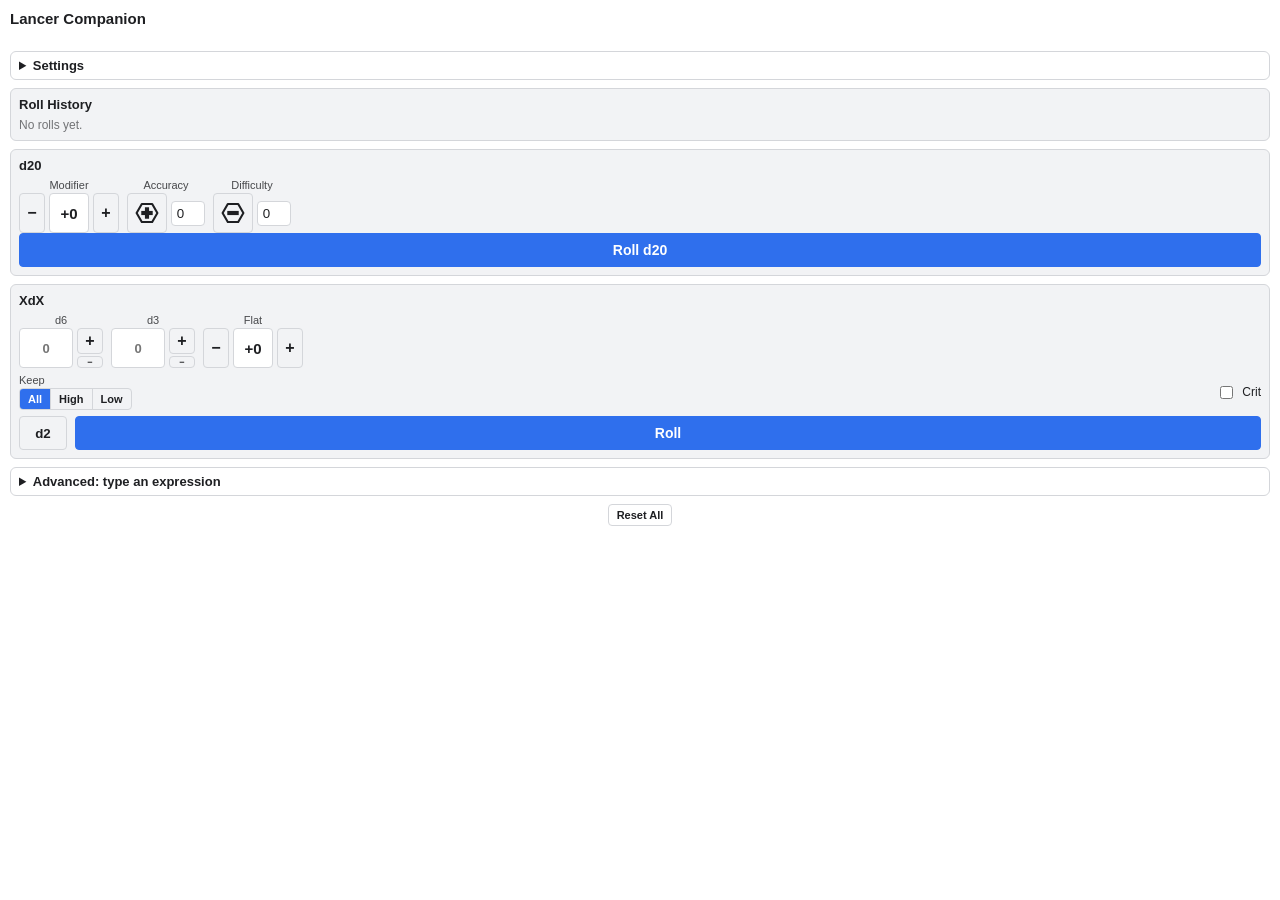
==== docs/index.html @ 79f4ca69 "reset on bottom" ====
<!doctype html>
<html lang="en">
<head>
  <meta charset="UTF-8" />
  <title>Lancer Companion</title>
  <link rel="stylesheet" href="style.css" />
</head>
<body>
  <header>
    <h1>Lancer Companion</h1>
    <p id="global-status" class="status"></p>
  </header>

  <details id="settings-details">
    <summary>Settings</summary>
    <div class="field">
      <label for="pairing-code">Pairing code</label>
      <input id="pairing-code" type="text" placeholder="from l!link in Discord" />
    </div>
    <button id="save-settings">Save</button>
    <p id="settings-status" class="status"></p>
  </details>

  <section class="card">
    <h2>Roll History</h2>
    <ul id="roll-history" class="roll-history"></ul>
  </section>

  <section class="card">
    <h2>d20</h2>
    <div class="row d20-controls-row">
      <div class="stat-group">
        <label for="check-modifier">Modifier</label>
        <div class="modifier-control">
          <button id="check-modifier-minus" class="step-btn" type="button" aria-label="Decrease Modifier">&minus;</button>
          <input id="check-modifier" type="text" inputmode="numeric" value="+0" class="modifier-input" />
          <button id="check-modifier-plus" class="step-btn" type="button" aria-label="Increase Modifier">+</button>
        </div>
      </div>
      <div class="stat-group">
        <label for="check-accuracy">Accuracy</label>
        <div class="tally-control">
          <button id="check-accuracy-add" class="tally-btn" type="button" aria-label="Add Accuracy">
            <svg viewBox="0 0 100 100" class="tally-icon" aria-hidden="true">
              <polygon points="90,50 70,84.64 30,84.64 10,50 30,15.36 70,15.36" fill="none" stroke="currentColor" stroke-width="8" stroke-linejoin="round"/>
              <rect x="42" y="28" width="16" height="44" fill="currentColor"/>
              <rect x="28" y="42" width="44" height="16" fill="currentColor"/>
            </svg>
          </button>
          <input id="check-accuracy" type="number" value="0" min="0" step="1" class="tally-input" />
        </div>
      </div>
      <div class="stat-group">
        <label for="check-difficulty">Difficulty</label>
        <div class="tally-control">
          <button id="check-difficulty-add" class="tally-btn" type="button" aria-label="Add Difficulty">
            <svg viewBox="0 0 100 100" class="tally-icon" aria-hidden="true">
              <polygon points="90,50 70,84.64 30,84.64 10,50 30,15.36 70,15.36" fill="none" stroke="currentColor" stroke-width="8" stroke-linejoin="round"/>
              <rect x="28" y="42" width="44" height="16" fill="currentColor"/>
            </svg>
          </button>
          <input id="check-difficulty" type="number" value="0" min="0" step="1" class="tally-input" />
        </div>
      </div>
    </div>
    <button id="check-roll-btn" class="btn-primary">Roll d20</button>
  </section>

  <section class="card">
    <h2>XdX</h2>
    <div class="row xdx-controls-row">
      <div class="stat-group">
        <label for="damage-d6">d6</label>
        <div class="dice-stepper">
          <input id="damage-d6" type="text" inputmode="numeric" value="" placeholder="0" class="modifier-input dice-input" />
          <div class="stepper-stack">
            <button id="damage-d6-add" class="stack-btn stack-btn-plus" type="button" aria-label="Increase d6">+</button>
            <button id="damage-d6-minus" class="stack-btn stack-btn-minus" type="button" aria-label="Decrease d6">&minus;</button>
          </div>
        </div>
      </div>
      <div class="stat-group">
        <label for="damage-d3">d3</label>
        <div class="dice-stepper">
          <input id="damage-d3" type="text" inputmode="numeric" value="" placeholder="0" class="modifier-input dice-input" />
          <div class="stepper-stack">
            <button id="damage-d3-add" class="stack-btn stack-btn-plus" type="button" aria-label="Increase d3">+</button>
            <button id="damage-d3-minus" class="stack-btn stack-btn-minus" type="button" aria-label="Decrease d3">&minus;</button>
          </div>
        </div>
      </div>
      <div class="stat-group">
        <label for="damage-flat">Flat</label>
        <div class="modifier-control">
          <button id="damage-flat-minus" class="step-btn" type="button" aria-label="Decrease Flat">&minus;</button>
          <input id="damage-flat" type="text" inputmode="numeric" value="+0" class="modifier-input" />
          <button id="damage-flat-plus" class="step-btn" type="button" aria-label="Increase Flat">+</button>
        </div>
      </div>
    </div>
    <div class="row keep-crit-row">
      <div class="keep-field">
        <label>Keep</label>
        <div class="keep-toggle" role="group" aria-label="Keep">
          <button id="damage-keep-all" class="keep-btn active" type="button" data-keep="">All</button>
          <button id="damage-keep-high" class="keep-btn" type="button" data-keep="h">High</button>
          <button id="damage-keep-low" class="keep-btn" type="button" data-keep="l">Low</button>
        </div>
      </div>
      <label class="checkbox-field">
        <input id="damage-crit" type="checkbox" />
        Crit
      </label>
    </div>
    <div class="row d2-row">
      <button id="damage-d2-btn" class="quick-die-btn" type="button">d2</button>
      <button id="damage-roll-btn" class="btn-primary">Roll</button>
    </div>
  </section>

  <details id="advanced-details">
    <summary>Advanced: type an expression</summary>
    <div class="field">
      <label for="roll-expression">Expression</label>
      <input id="roll-expression" type="text" placeholder="d20 + 3 a2   or   2d6 + 3 crit" />
    </div>
    <button id="roll-btn">Roll</button>
  </details>

  <div class="reset-row">
    <button id="reset-all-btn" class="reset-btn" type="button">Reset All</button>
  </div>

  <script type="module" src="app.js"></script>
</body>
</html>
---- docs/style.css ----
:root {
  color-scheme: light dark;
  --bg: #ffffff;
  --fg: #1e1f22;
  --card-bg: #f2f3f5;
  --border: #d4d6da;
  --accent: #2f6fed;
  --accent-text: #ffffff;
  --error: #d83c3e;
}

@media (prefers-color-scheme: dark) {
  :root {
    --bg: #313338;
    --fg: #f2f3f5;
    --card-bg: #2b2d31;
    --border: #1e1f22;
  }
}

* {
  box-sizing: border-box;
}

body {
  margin: 0;
  padding: 10px;
  font-family: -apple-system, "Segoe UI", Roboto, sans-serif;
  font-size: 13px;
  background: var(--bg);
  color: var(--fg);
  display: flex;
  flex-direction: column;
  gap: 8px;
}

h1 {
  font-size: 15px;
  margin: 0;
}

.reset-row {
  display: flex;
  justify-content: center;
}

.reset-btn {
  font-size: 11px;
  padding: 4px 8px;
}

h2 {
  font-size: 13px;
  margin: 0 0 6px 0;
}

.status {
  margin: 2px 0 0 0;
  min-height: 14px;
  font-size: 12px;
  color: var(--fg);
  opacity: 0.75;
}

.status.error {
  color: var(--error);
  opacity: 1;
}

details {
  border: 1px solid var(--border);
  border-radius: 6px;
  padding: 6px 8px;
}

summary {
  cursor: pointer;
  font-weight: 600;
}

.card {
  border: 1px solid var(--border);
  border-radius: 6px;
  padding: 8px;
  background: var(--card-bg);
}

.field {
  display: flex;
  flex-direction: column;
  gap: 2px;
  margin: 6px 0;
}

.field label {
  font-size: 11px;
  opacity: 0.8;
}

input,
select {
  border: 1px solid var(--border);
  border-radius: 4px;
  padding: 4px 6px;
  background: var(--bg);
  color: var(--fg);
  width: 100%;
}

.row {
  display: flex;
  gap: 8px;
}

.row .field {
  flex: 1;
  min-width: 0;
}

.checkbox-field {
  display: flex;
  align-items: center;
  gap: 6px;
  font-size: 12px;
  margin: 6px 0;
  cursor: pointer;
}

.checkbox-field input {
  width: auto;
}

.d20-controls-row {
  align-items: flex-end;
  flex-wrap: wrap;
}

.stat-group {
  display: flex;
  flex-direction: column;
  align-items: center;
  gap: 2px;
}

.stat-group label {
  font-size: 11px;
  opacity: 0.8;
}

.modifier-control,
.tally-control {
  display: flex;
  align-items: center;
  gap: 4px;
}

.step-btn {
  width: 26px;
  height: 40px;
  padding: 0;
  font-size: 16px;
  line-height: 1;
  display: flex;
  align-items: center;
  justify-content: center;
}

.dice-stepper {
  display: flex;
  align-items: center;
  gap: 4px;
}

.stepper-stack {
  display: flex;
  flex-direction: column;
  gap: 2px;
}

.stack-btn {
  width: 26px;
  padding: 0;
  line-height: 1;
  display: flex;
  align-items: center;
  justify-content: center;
}

.stack-btn-plus {
  height: 26px;
  font-size: 16px;
}

.stack-btn-minus {
  height: 12px;
  font-size: 9px;
}

.modifier-input {
  width: 40px;
  height: 40px;
  padding: 0;
  text-align: center;
  font-size: 15px;
  font-weight: 600;
}

.dice-input {
  width: 54px;
  font-size: 13px;
}

.tally-input {
  width: 34px;
  padding: 4px 2px;
  text-align: center;
}

.tally-btn {
  width: 40px;
  height: 40px;
  padding: 0;
  font-size: 20px;
  line-height: 1;
  display: flex;
  align-items: center;
  justify-content: center;
}

.tally-icon {
  width: 26px;
  height: 26px;
  color: var(--fg);
}

.tally-btn:hover .tally-icon {
  color: var(--accent);
}

.xdx-controls-row {
  align-items: flex-end;
  flex-wrap: wrap;
}

.keep-crit-row {
  align-items: center;
  justify-content: space-between;
  margin: 6px 0;
}

.keep-field {
  display: flex;
  flex-direction: column;
  gap: 2px;
}

.keep-field label {
  font-size: 11px;
  opacity: 0.8;
}

.keep-toggle {
  display: inline-flex;
  border: 1px solid var(--border);
  border-radius: 4px;
  overflow: hidden;
}

.keep-btn {
  border: none;
  border-radius: 0;
  padding: 4px 8px;
  font-size: 11px;
  background: transparent;
}

.keep-btn:not(:last-child) {
  border-right: 1px solid var(--border);
}

.keep-btn.active {
  background: var(--accent);
  color: var(--accent-text);
}

.d2-row {
  align-items: stretch;
}

.quick-die-btn {
  flex: 0 0 auto;
  width: 48px;
}

.d2-row .btn-primary {
  flex: 1;
  width: auto;
}

button {
  border: 1px solid var(--border);
  border-radius: 4px;
  padding: 5px 9px;
  background: transparent;
  color: var(--fg);
  cursor: pointer;
  font-weight: 600;
}

button:hover {
  border-color: var(--accent);
}

.btn-primary {
  border-color: var(--accent);
  background: var(--accent);
  color: var(--accent-text);
  padding: 8px 14px;
  font-size: 14px;
  width: 100%;
}

.btn-primary:hover {
  filter: brightness(1.1);
}

button:disabled {
  opacity: 0.5;
  cursor: default;
}

.roll-history {
  list-style: none;
  margin: 0;
  padding: 0;
  max-height: 240px;
  overflow-y: auto;
  display: flex;
  flex-direction: column;
  gap: 6px;
}

.roll-history:empty::before {
  content: "No rolls yet.";
  opacity: 0.6;
  font-size: 12px;
}

.roll-history li {
  font-size: 12px;
  border-bottom: 1px solid var(--border);
  padding-bottom: 6px;
}

.roll-history li:last-child {
  border-bottom: none;
  padding-bottom: 0;
}

.roll-time {
  opacity: 0.6;
  font-size: 11px;
  font-weight: 400;
}

.roll-text {
  white-space: pre-wrap;
  margin-top: 2px;
}
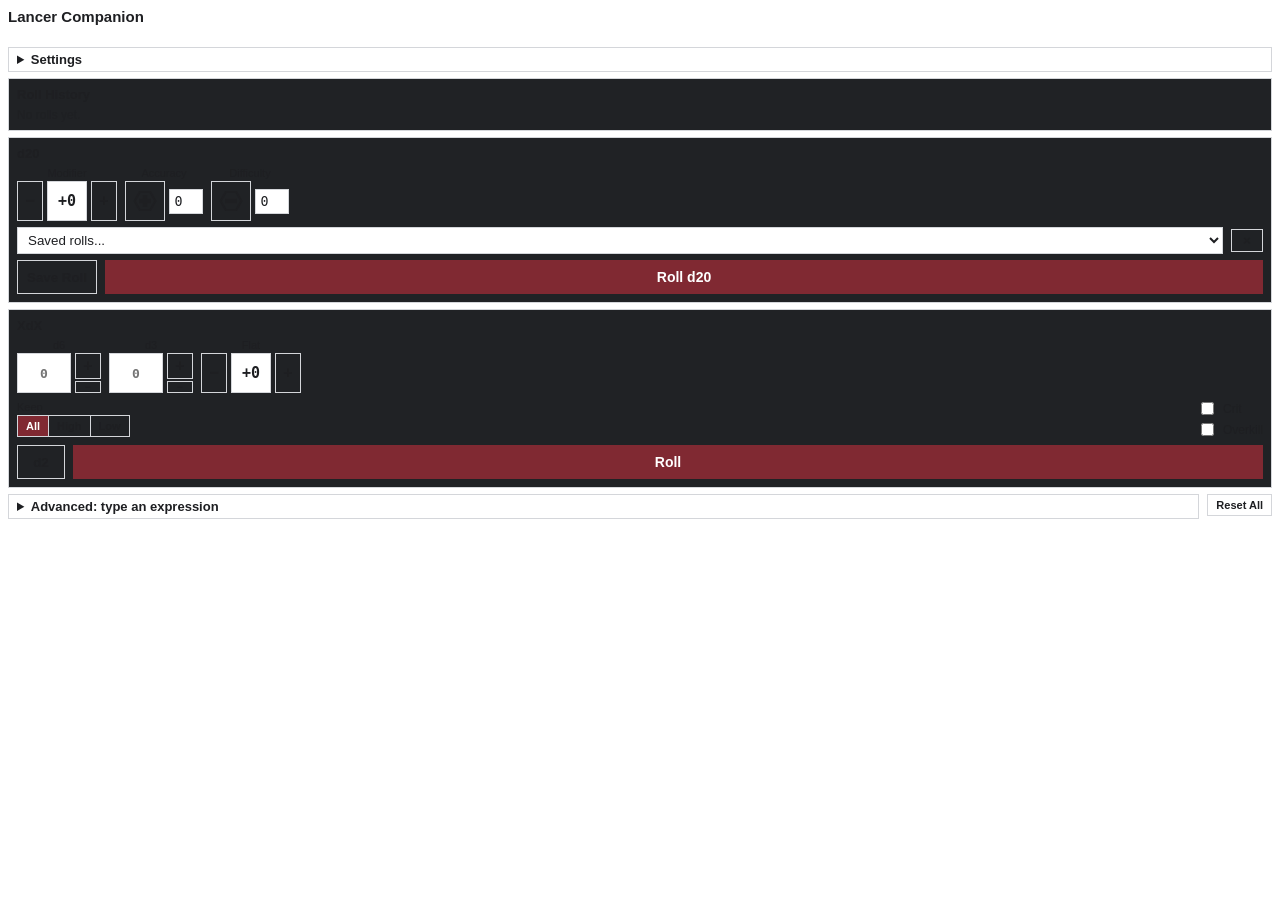
==== commit c1434cc2: "crit and overkill" ====
--- a/docs/index.html
+++ b/docs/index.html
@@ -63,7 +63,16 @@
         </div>
       </div>
     </div>
-    <button id="check-roll-btn" class="btn-primary">Roll d20</button>
+    <div class="row saved-roll-row">
+      <select id="saved-rolls-select" class="saved-rolls-select">
+        <option value="">Saved rolls...</option>
+      </select>
+      <button id="delete-roll-btn" type="button" class="delete-roll-btn" title="Delete selected saved roll" aria-label="Delete selected saved roll">&times;</button>
+    </div>
+    <div class="row save-roll-row">
+      <button id="save-roll-btn" type="button" class="save-roll-btn">Save Roll</button>
+      <button id="check-roll-btn" class="btn-primary">Roll d20</button>
+    </div>
   </section>
 
   <section class="card">
@@ -107,10 +116,16 @@
           <button id="damage-keep-low" class="keep-btn" type="button" data-keep="l">Low</button>
         </div>
       </div>
-      <label class="checkbox-field">
-        <input id="damage-crit" type="checkbox" />
-        Crit
-      </label>
+      <div class="checkbox-group">
+        <label class="checkbox-field">
+          <input id="damage-crit" type="checkbox" />
+          Crit
+        </label>
+        <label class="checkbox-field">
+          <input id="damage-overkill" type="checkbox" />
+          Overkill
+        </label>
+      </div>
     </div>
     <div class="row d2-row">
       <button id="damage-d2-btn" class="quick-die-btn" type="button">d2</button>
@@ -118,16 +133,15 @@
     </div>
   </section>
 
-  <details id="advanced-details">
-    <summary>Advanced: type an expression</summary>
-    <div class="field">
-      <label for="roll-expression">Expression</label>
-      <input id="roll-expression" type="text" placeholder="d20 + 3 a2   or   2d6 + 3 crit" />
-    </div>
-    <button id="roll-btn">Roll</button>
-  </details>
-
-  <div class="reset-row">
+  <div class="row bottom-row">
+    <details id="advanced-details">
+      <summary>Advanced: type an expression</summary>
+      <div class="field">
+        <label for="roll-expression">Expression</label>
+        <input id="roll-expression" type="text" placeholder="d20 + 3 a2   or   2d6 + 3 crit" />
+      </div>
+      <button id="roll-btn">Roll</button>
+    </details>
     <button id="reset-all-btn" class="reset-btn" type="button">Reset All</button>
   </div>
 
--- a/docs/style.css
+++ b/docs/style.css
@@ -2,18 +2,18 @@
   color-scheme: light dark;
   --bg: #ffffff;
   --fg: #1e1f22;
-  --card-bg: #f2f3f5;
+  --card-bg: #202225;
   --border: #d4d6da;
-  --accent: #2f6fed;
+  --accent: #802932;
   --accent-text: #ffffff;
   --error: #d83c3e;
+  --mono-font: Consolas, monospace;
 }
 
 @media (prefers-color-scheme: dark) {
   :root {
     --bg: #313338;
     --fg: #f2f3f5;
-    --card-bg: #2b2d31;
     --border: #1e1f22;
   }
 }
@@ -24,14 +24,14 @@
 
 body {
   margin: 0;
-  padding: 10px;
+  padding: 8px;
   font-family: -apple-system, "Segoe UI", Roboto, sans-serif;
   font-size: 13px;
   background: var(--bg);
   color: var(--fg);
   display: flex;
   flex-direction: column;
-  gap: 8px;
+  gap: 6px;
 }
 
 h1 {
@@ -39,14 +39,20 @@
   margin: 0;
 }
 
-.reset-row {
-  display: flex;
-  justify-content: center;
+.bottom-row {
+  align-items: flex-start;
+}
+
+.bottom-row details {
+  flex: 1;
+  min-width: 0;
 }
 
 .reset-btn {
+  flex: 0 0 auto;
   font-size: 11px;
   padding: 4px 8px;
+  white-space: nowrap;
 }
 
 h2 {
@@ -69,8 +75,8 @@
 
 details {
   border: 1px solid var(--border);
-  border-radius: 6px;
-  padding: 6px 8px;
+  border-radius: 0;
+  padding: 4px 8px;
 }
 
 summary {
@@ -80,7 +86,7 @@
 
 .card {
   border: 1px solid var(--border);
-  border-radius: 6px;
+  border-radius: 0;
   padding: 8px;
   background: var(--card-bg);
 }
@@ -100,7 +106,7 @@
 input,
 select {
   border: 1px solid var(--border);
-  border-radius: 4px;
+  border-radius: 0;
   padding: 4px 6px;
   background: var(--bg);
   color: var(--fg);
@@ -115,6 +121,16 @@
 .row .field {
   flex: 1;
   min-width: 0;
+}
+
+.checkbox-group {
+  display: flex;
+  flex-direction: column;
+  gap: 2px;
+}
+
+.checkbox-group .checkbox-field {
+  margin: 0;
 }
 
 .checkbox-field {
@@ -203,17 +219,20 @@
   text-align: center;
   font-size: 15px;
   font-weight: 600;
+  font-family: var(--mono-font);
 }
 
 .dice-input {
   width: 54px;
   font-size: 13px;
+  font-family: var(--mono-font);
 }
 
 .tally-input {
   width: 34px;
   padding: 4px 2px;
   text-align: center;
+  font-family: var(--mono-font);
 }
 
 .tally-btn {
@@ -262,7 +281,7 @@
 .keep-toggle {
   display: inline-flex;
   border: 1px solid var(--border);
-  border-radius: 4px;
+  border-radius: 0;
   overflow: hidden;
 }
 
@@ -297,9 +316,40 @@
   width: auto;
 }
 
+.saved-roll-row {
+  align-items: center;
+  margin: 6px 0;
+}
+
+.saved-rolls-select {
+  flex: 1;
+  min-width: 0;
+}
+
+.delete-roll-btn {
+  flex: 0 0 auto;
+  width: 32px;
+  padding: 4px;
+  line-height: 1;
+}
+
+.save-roll-row {
+  align-items: stretch;
+}
+
+.save-roll-btn {
+  flex: 0 0 auto;
+  white-space: nowrap;
+}
+
+.save-roll-row .btn-primary {
+  flex: 1;
+  width: auto;
+}
+
 button {
   border: 1px solid var(--border);
-  border-radius: 4px;
+  border-radius: 0;
   padding: 5px 9px;
   background: transparent;
   color: var(--fg);
@@ -367,3 +417,15 @@
   white-space: pre-wrap;
   margin-top: 2px;
 }
+
+.dice-faces {
+  display: flex;
+  flex-wrap: wrap;
+  gap: 3px;
+  margin: 2px 0;
+}
+
+.dice-face-icon {
+  width: 36px;
+  height: 36px;
+}
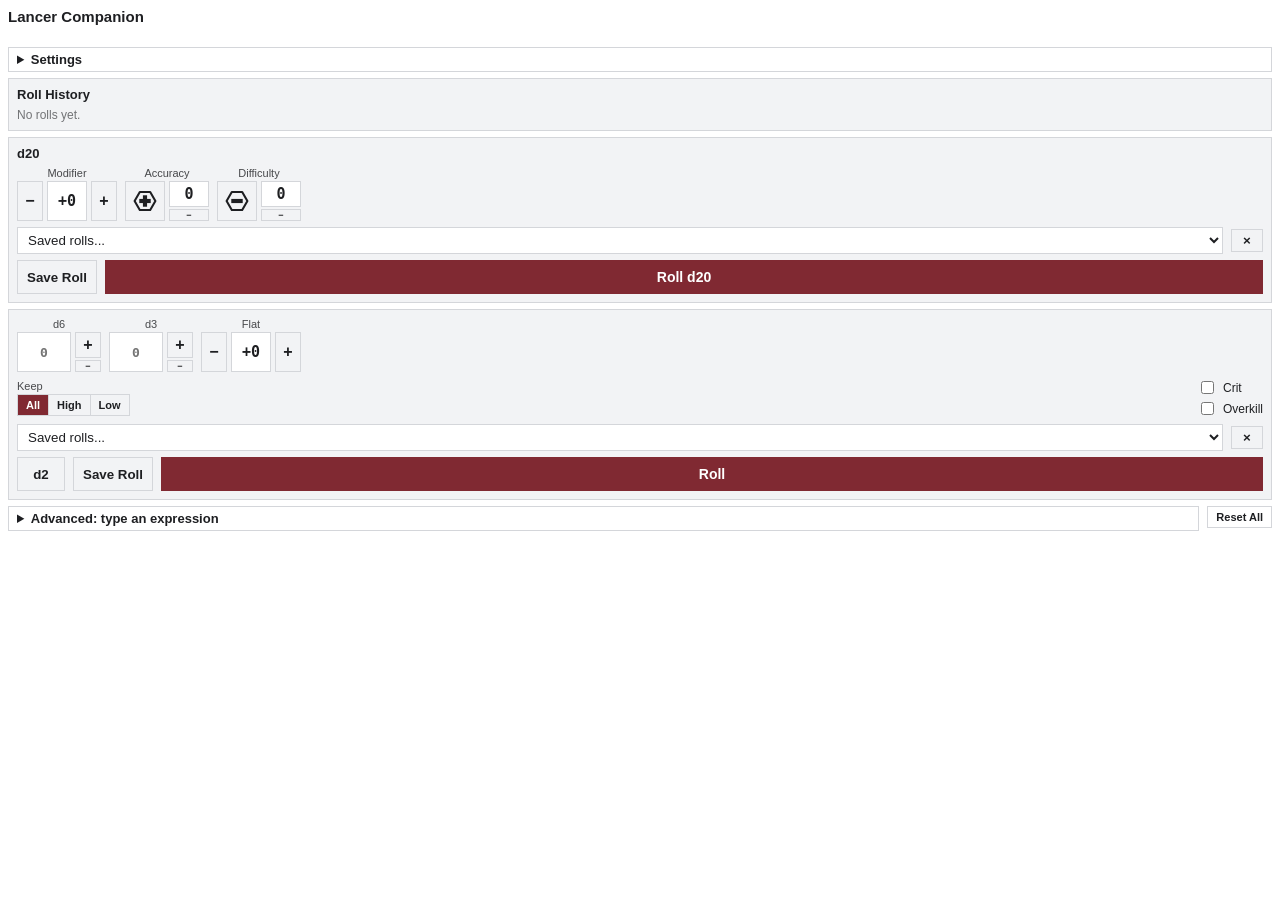
==== commit 5da0079b: "caps update" ====
--- a/docs/index.html
+++ b/docs/index.html
@@ -19,6 +19,14 @@
     </div>
     <button id="save-settings">Save</button>
     <p id="settings-status" class="status"></p>
+    <label class="checkbox-field">
+      <input id="show-combat-drill-setting" type="checkbox" />
+      Show Combat Drill
+    </label>
+    <label class="checkbox-field">
+      <input id="show-dice-icons-setting" type="checkbox" checked />
+      Show Dice Icons
+    </label>
   </details>
 
   <section class="card">
@@ -47,7 +55,10 @@
               <rect x="28" y="42" width="44" height="16" fill="currentColor"/>
             </svg>
           </button>
-          <input id="check-accuracy" type="number" value="0" min="0" step="1" class="tally-input" />
+          <div class="tally-field-stack">
+            <input id="check-accuracy" type="number" value="0" min="0" step="1" class="modifier-input tally-input" />
+            <button id="check-accuracy-minus" class="stack-btn stack-btn-minus" type="button" aria-label="Decrease Accuracy">&minus;</button>
+          </div>
         </div>
       </div>
       <div class="stat-group">
@@ -59,7 +70,10 @@
               <rect x="28" y="42" width="44" height="16" fill="currentColor"/>
             </svg>
           </button>
-          <input id="check-difficulty" type="number" value="0" min="0" step="1" class="tally-input" />
+          <div class="tally-field-stack">
+            <input id="check-difficulty" type="number" value="0" min="0" step="1" class="modifier-input tally-input" />
+            <button id="check-difficulty-minus" class="stack-btn stack-btn-minus" type="button" aria-label="Decrease Difficulty">&minus;</button>
+          </div>
         </div>
       </div>
     </div>
@@ -76,7 +90,6 @@
   </section>
 
   <section class="card">
-    <h2>XdX</h2>
     <div class="row xdx-controls-row">
       <div class="stat-group">
         <label for="damage-d6">d6</label>
@@ -121,14 +134,25 @@
           <input id="damage-crit" type="checkbox" />
           Crit
         </label>
+        <label id="combat-drill-field" class="checkbox-field hidden">
+          <input id="damage-combat-drill" type="checkbox" />
+          Combat Drill
+        </label>
         <label class="checkbox-field">
           <input id="damage-overkill" type="checkbox" />
           Overkill
         </label>
       </div>
     </div>
+    <div class="row saved-roll-row">
+      <select id="damage-saved-rolls-select" class="saved-rolls-select">
+        <option value="">Saved rolls...</option>
+      </select>
+      <button id="damage-delete-roll-btn" type="button" class="delete-roll-btn" title="Delete selected saved roll" aria-label="Delete selected saved roll">&times;</button>
+    </div>
     <div class="row d2-row">
       <button id="damage-d2-btn" class="quick-die-btn" type="button">d2</button>
+      <button id="damage-save-roll-btn" type="button" class="save-roll-btn">Save Roll</button>
       <button id="damage-roll-btn" class="btn-primary">Roll</button>
     </div>
   </section>
--- a/docs/style.css
+++ b/docs/style.css
@@ -2,9 +2,13 @@
   color-scheme: light dark;
   --bg: #ffffff;
   --fg: #1e1f22;
-  --card-bg: #202225;
+  /* A light-gray elevated panel in light mode (mirrors Discord's own light
+     theme secondary background), and the existing dark panel in dark mode
+     -- --fg already flips alongside it, so card text just works in both. */
+  --card-bg: #f2f3f5;
   --border: #d4d6da;
   --accent: #802932;
+  --accent-2: #283593;
   --accent-text: #ffffff;
   --error: #d83c3e;
   --mono-font: Consolas, monospace;
@@ -14,6 +18,7 @@
   :root {
     --bg: #313338;
     --fg: #f2f3f5;
+    --card-bg: #202225;
     --border: #1e1f22;
   }
 }
@@ -144,6 +149,7 @@
 
 .checkbox-field input {
   width: auto;
+  accent-color: var(--accent-2);
 }
 
 .d20-controls-row {
@@ -163,11 +169,29 @@
   opacity: 0.8;
 }
 
-.modifier-control,
+.modifier-control {
+  display: flex;
+  align-items: center;
+  gap: 4px;
+}
+
 .tally-control {
   display: flex;
-  align-items: center;
+  align-items: flex-start;
   gap: 4px;
+}
+
+.tally-field-stack {
+  display: flex;
+  flex-direction: column;
+  align-items: center;
+  gap: 2px;
+}
+
+/* Field (26) + gap (2) + minus (12) = 40 -- matches .tally-btn's height, so
+   the field's top and the minus button's bottom both line up with it. */
+.tally-field-stack .stack-btn-minus {
+  width: 40px;
 }
 
 .step-btn {
@@ -228,11 +252,21 @@
   font-family: var(--mono-font);
 }
 
+/* Width/font/etc. come from .modifier-input (shared class, in markup) --
+   height is shortened so field + gap + minus button == .tally-btn's height,
+   lining up the field's top and the minus button's bottom with it. */
 .tally-input {
-  width: 34px;
-  padding: 4px 2px;
-  text-align: center;
-  font-family: var(--mono-font);
+  height: 26px;
+  /* The custom hex "Add" button already increments, and the new minus
+     button below decrements -- the native spinner is redundant. */
+  appearance: textfield;
+  -moz-appearance: textfield;
+}
+
+.tally-input::-webkit-inner-spin-button,
+.tally-input::-webkit-outer-spin-button {
+  -webkit-appearance: none;
+  margin: 0;
 }
 
 .tally-btn {
@@ -253,7 +287,7 @@
 }
 
 .tally-btn:hover .tally-icon {
-  color: var(--accent);
+  color: var(--accent-2);
 }
 
 .xdx-controls-row {
@@ -358,7 +392,7 @@
 }
 
 button:hover {
-  border-color: var(--accent);
+  border-color: var(--accent-2);
 }
 
 .btn-primary {
@@ -371,6 +405,7 @@
 }
 
 .btn-primary:hover {
+  border-color: var(--accent);
   filter: brightness(1.1);
 }
 
@@ -418,6 +453,15 @@
   margin-top: 2px;
 }
 
+.roll-total-line {
+  font-size: 16px;
+  text-transform: uppercase;
+}
+
+.roll-uppercase-line {
+  text-transform: uppercase;
+}
+
 .dice-faces {
   display: flex;
   flex-wrap: wrap;
@@ -425,7 +469,17 @@
   margin: 2px 0;
 }
 
+.hide-dice-icons .dice-faces {
+  display: none;
+}
+
 .dice-face-icon {
   width: 36px;
   height: 36px;
 }
+
+/* Must stay last: relies on cascade order (not just specificity) to beat
+   other single-class rules like .checkbox-field's `display: flex`. */
+.hidden {
+  display: none;
+}
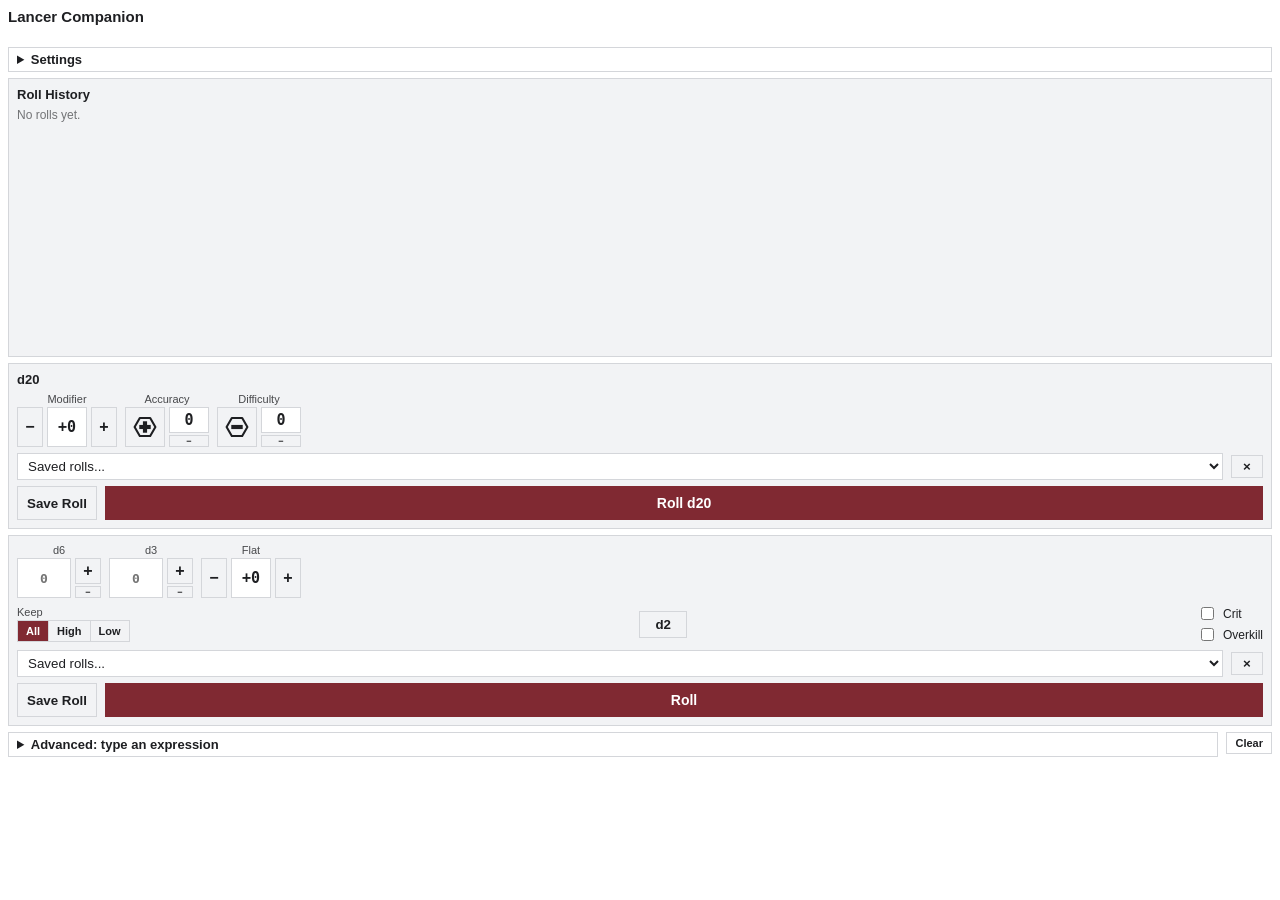
==== commit 06120853: "misc updates" ====
--- a/docs/index.html
+++ b/docs/index.html
@@ -27,6 +27,10 @@
       <input id="show-dice-icons-setting" type="checkbox" checked />
       Show Dice Icons
     </label>
+    <div class="row">
+      <button id="clear-saved-rolls-btn" type="button">Clear all saved rolls</button>
+      <button id="confirm-clear-saved-rolls-btn" type="button" class="confirm-danger-btn hidden">Are you sure?</button>
+    </div>
   </details>
 
   <section class="card">
@@ -129,6 +133,7 @@
           <button id="damage-keep-low" class="keep-btn" type="button" data-keep="l">Low</button>
         </div>
       </div>
+      <button id="damage-d2-btn" class="quick-die-btn" type="button">d2</button>
       <div class="checkbox-group">
         <label class="checkbox-field">
           <input id="damage-crit" type="checkbox" />
@@ -150,8 +155,7 @@
       </select>
       <button id="damage-delete-roll-btn" type="button" class="delete-roll-btn" title="Delete selected saved roll" aria-label="Delete selected saved roll">&times;</button>
     </div>
-    <div class="row d2-row">
-      <button id="damage-d2-btn" class="quick-die-btn" type="button">d2</button>
+    <div class="row save-roll-row">
       <button id="damage-save-roll-btn" type="button" class="save-roll-btn">Save Roll</button>
       <button id="damage-roll-btn" class="btn-primary">Roll</button>
     </div>
@@ -166,7 +170,7 @@
       </div>
       <button id="roll-btn">Roll</button>
     </details>
-    <button id="reset-all-btn" class="reset-btn" type="button">Reset All</button>
+    <button id="reset-all-btn" class="reset-btn" type="button">Clear</button>
   </div>
 
   <script type="module" src="app.js"></script>
--- a/docs/style.css
+++ b/docs/style.css
@@ -336,18 +336,9 @@
   color: var(--accent-text);
 }
 
-.d2-row {
-  align-items: stretch;
-}
-
 .quick-die-btn {
   flex: 0 0 auto;
   width: 48px;
-}
-
-.d2-row .btn-primary {
-  flex: 1;
-  width: auto;
 }
 
 .saved-roll-row {
@@ -414,11 +405,19 @@
   cursor: default;
 }
 
+.confirm-danger-btn,
+.confirm-danger-btn:hover {
+  border-color: var(--accent);
+}
+
 .roll-history {
   list-style: none;
   margin: 0;
   padding: 0;
-  max-height: 240px;
+  /* Fixed (not max-) height -- keeps the card at a constant size regardless
+     of entry count, so the rest of the layout never shifts and leaves
+     blank space at the bottom of the extension when history is short. */
+  height: 240px;
   overflow-y: auto;
   display: flex;
   flex-direction: column;
@@ -454,8 +453,23 @@
 }
 
 .roll-total-line {
+  display: block;
+  width: fit-content;
   font-size: 16px;
   text-transform: uppercase;
+  border: 1px solid var(--accent-2);
+  padding: 2px 4px;
+  margin-top: 2px;
+}
+
+.roll-overkill-line {
+  display: block;
+  width: fit-content;
+  font-size: 16px;
+  text-transform: uppercase;
+  border: 1px solid var(--accent);
+  padding: 2px 4px;
+  margin-top: 2px;
 }
 
 .roll-uppercase-line {
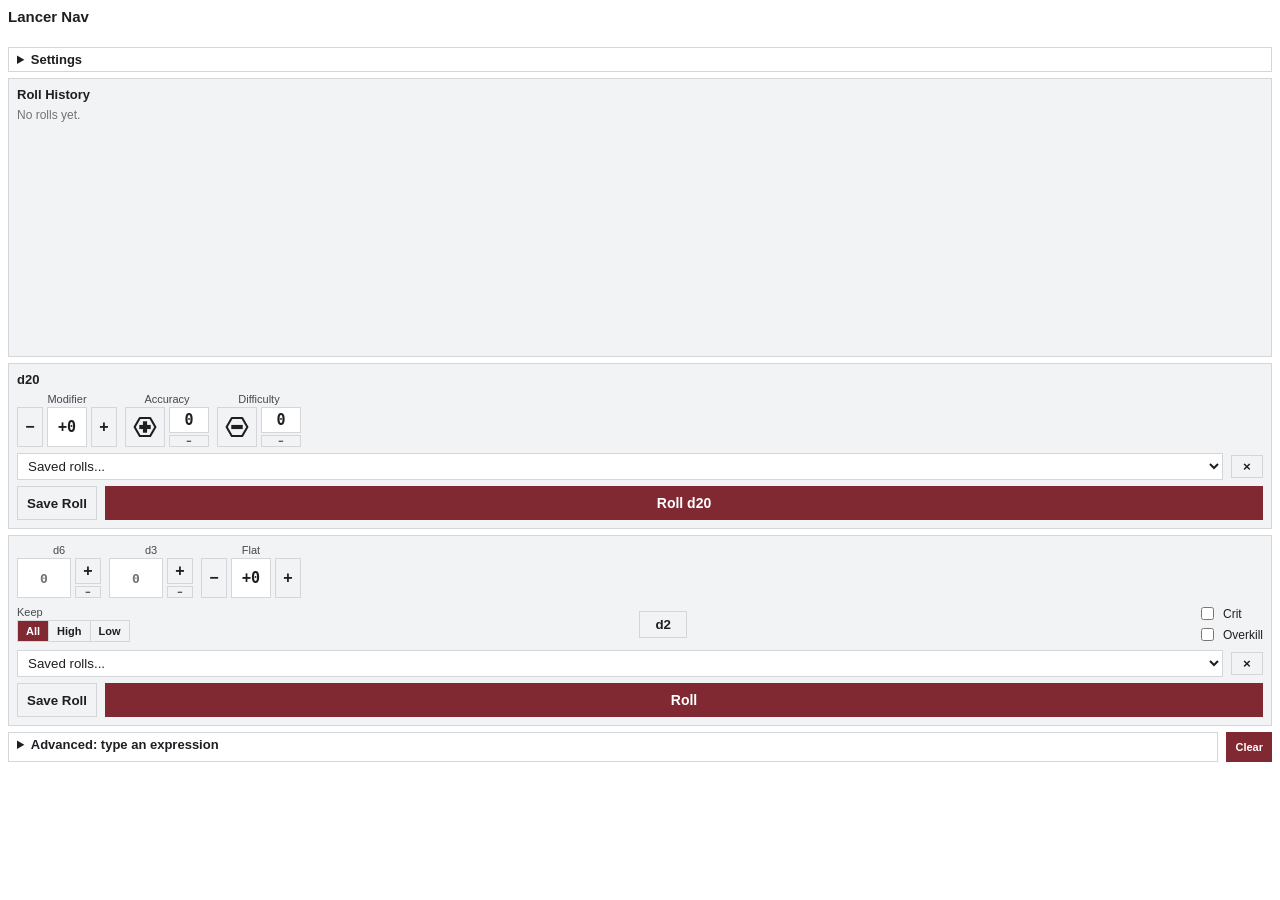
==== commit 8cc63199: "rename to Lancer Nav" ====
--- a/docs/index.html
+++ b/docs/index.html
@@ -2,17 +2,27 @@
 <html lang="en">
 <head>
   <meta charset="UTF-8" />
-  <title>Lancer Companion</title>
+  <title>Lancer Nav</title>
   <link rel="stylesheet" href="style.css" />
 </head>
 <body>
   <header>
-    <h1>Lancer Companion</h1>
+    <h1>Lancer Nav</h1>
     <p id="global-status" class="status"></p>
   </header>
 
   <details id="settings-details">
     <summary>Settings</summary>
+    <div class="row settings-links-row">
+      <label class="checkbox-field">
+        <input id="pair-discord-setting" type="checkbox" checked />
+        Pair with Discord
+      </label>
+      <div class="settings-links">
+        <a href="https://discord.com/oauth2/authorize?client_id=1528810293663371464&scope=bot&permissions=330752" target="_blank" rel="noopener noreferrer">Add to Discord</a>
+        <a href="https://github.com/thebiggestwoop/lancer-companion" target="_blank" rel="noopener noreferrer">GitHub</a>
+      </div>
+    </div>
     <div class="field">
       <label for="pairing-code">Pairing code</label>
       <input id="pairing-code" type="text" placeholder="from l!link in Discord" />
@@ -27,6 +37,15 @@
       <input id="show-dice-icons-setting" type="checkbox" checked />
       Show Dice Icons
     </label>
+    <label class="checkbox-field">
+      <input id="clear-after-roll-setting" type="checkbox" />
+      Clear after every roll
+    </label>
+    <div class="row">
+      <button id="export-saved-rolls-btn" type="button">Export saved rolls</button>
+      <button id="import-saved-rolls-btn" type="button">Import saved rolls</button>
+      <input id="import-saved-rolls-file" type="file" accept="application/json,.json" class="hidden" />
+    </div>
     <div class="row">
       <button id="clear-saved-rolls-btn" type="button">Clear all saved rolls</button>
       <button id="confirm-clear-saved-rolls-btn" type="button" class="confirm-danger-btn hidden">Are you sure?</button>
--- a/docs/style.css
+++ b/docs/style.css
@@ -51,6 +51,7 @@
 .bottom-row details {
   flex: 1;
   min-width: 0;
+  min-height: 30px;
 }
 
 .reset-btn {
@@ -58,6 +59,18 @@
   font-size: 11px;
   padding: 4px 8px;
   white-space: nowrap;
+  height: 30px;
+  display: flex;
+  align-items: center;
+  justify-content: center;
+  background: var(--accent);
+  border-color: var(--accent);
+  color: #ffffff;
+}
+
+.reset-btn:hover {
+  border-color: var(--accent);
+  filter: brightness(1.1);
 }
 
 h2 {
@@ -145,6 +158,32 @@
   font-size: 12px;
   margin: 6px 0;
   cursor: pointer;
+}
+
+.settings-links-row {
+  align-items: center;
+  justify-content: space-between;
+}
+
+.settings-links {
+  display: flex;
+  gap: 8px;
+  font-size: 12px;
+}
+
+.settings-links a {
+  display: inline-block;
+  background: var(--accent-2);
+  color: #ffffff;
+  border: 1px solid var(--accent-2);
+  padding: 4px 8px;
+  font-weight: 600;
+  text-decoration: none;
+  white-space: nowrap;
+}
+
+.settings-links a:hover {
+  filter: brightness(1.1);
 }
 
 .checkbox-field input {
@@ -405,6 +444,11 @@
   cursor: default;
 }
 
+input:disabled {
+  opacity: 0.5;
+  cursor: default;
+}
+
 .confirm-danger-btn,
 .confirm-danger-btn:hover {
   border-color: var(--accent);
@@ -452,6 +496,12 @@
   margin-top: 2px;
 }
 
+.roll-title-line {
+  font-size: 16px;
+  font-weight: 600;
+  margin-top: 2px;
+}
+
 .roll-total-line {
   display: block;
   width: fit-content;
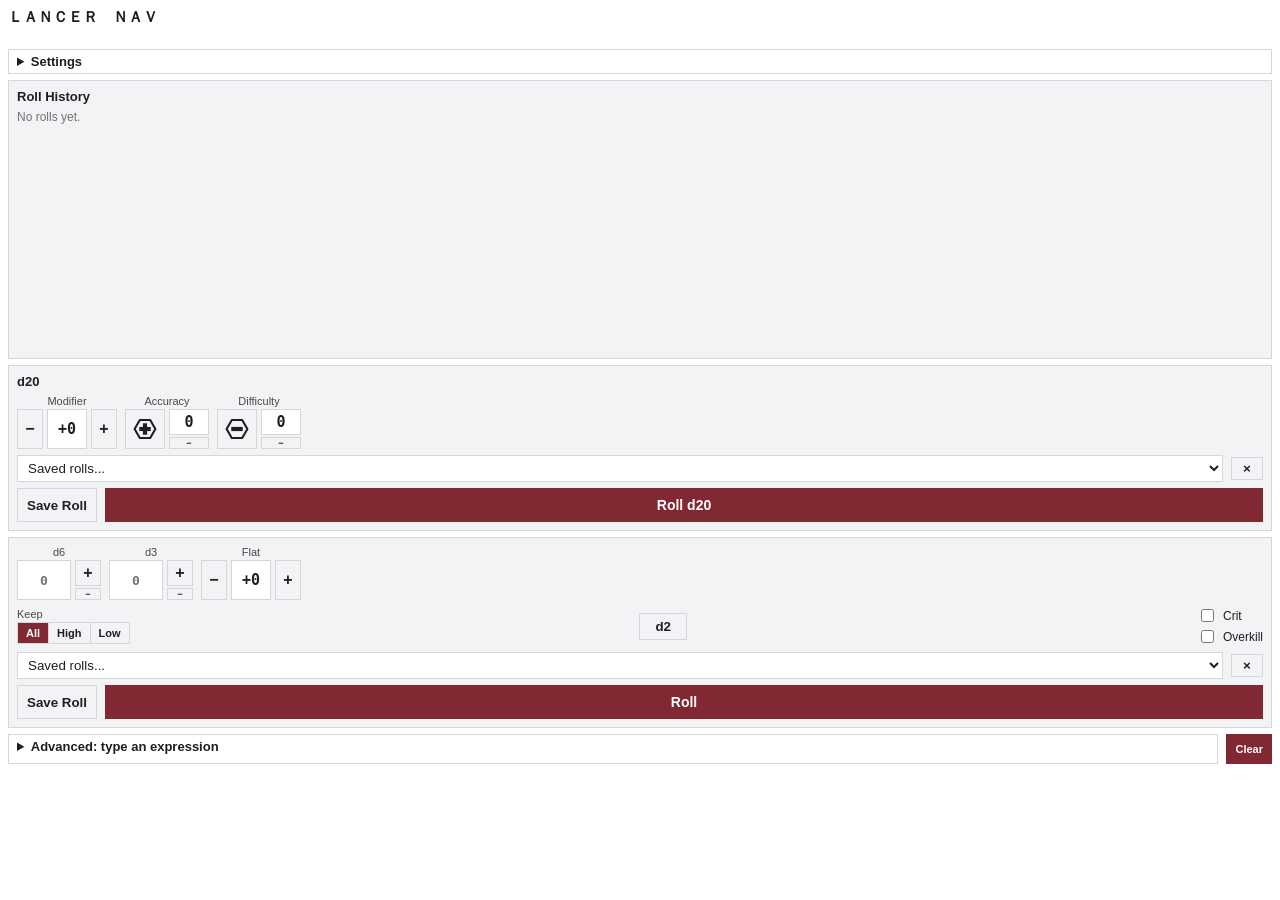
==== commit 10836d82: "header" ====
--- a/docs/index.html
+++ b/docs/index.html
@@ -7,7 +7,7 @@
 </head>
 <body>
   <header>
-    <h1>Lancer Nav</h1>
+    <h1>ＬＡＮＣＥＲ　ＮＡＶ</h1>
     <p id="global-status" class="status"></p>
   </header>
 
@@ -20,7 +20,7 @@
       </label>
       <div class="settings-links">
         <a href="https://discord.com/oauth2/authorize?client_id=1528810293663371464&scope=bot&permissions=330752" target="_blank" rel="noopener noreferrer">Add to Discord</a>
-        <a href="https://github.com/thebiggestwoop/lancer-companion" target="_blank" rel="noopener noreferrer">GitHub</a>
+        <a href="https://github.com/thebiggestwoop/lancer-nav" target="_blank" rel="noopener noreferrer">GitHub</a>
       </div>
     </div>
     <div class="field">
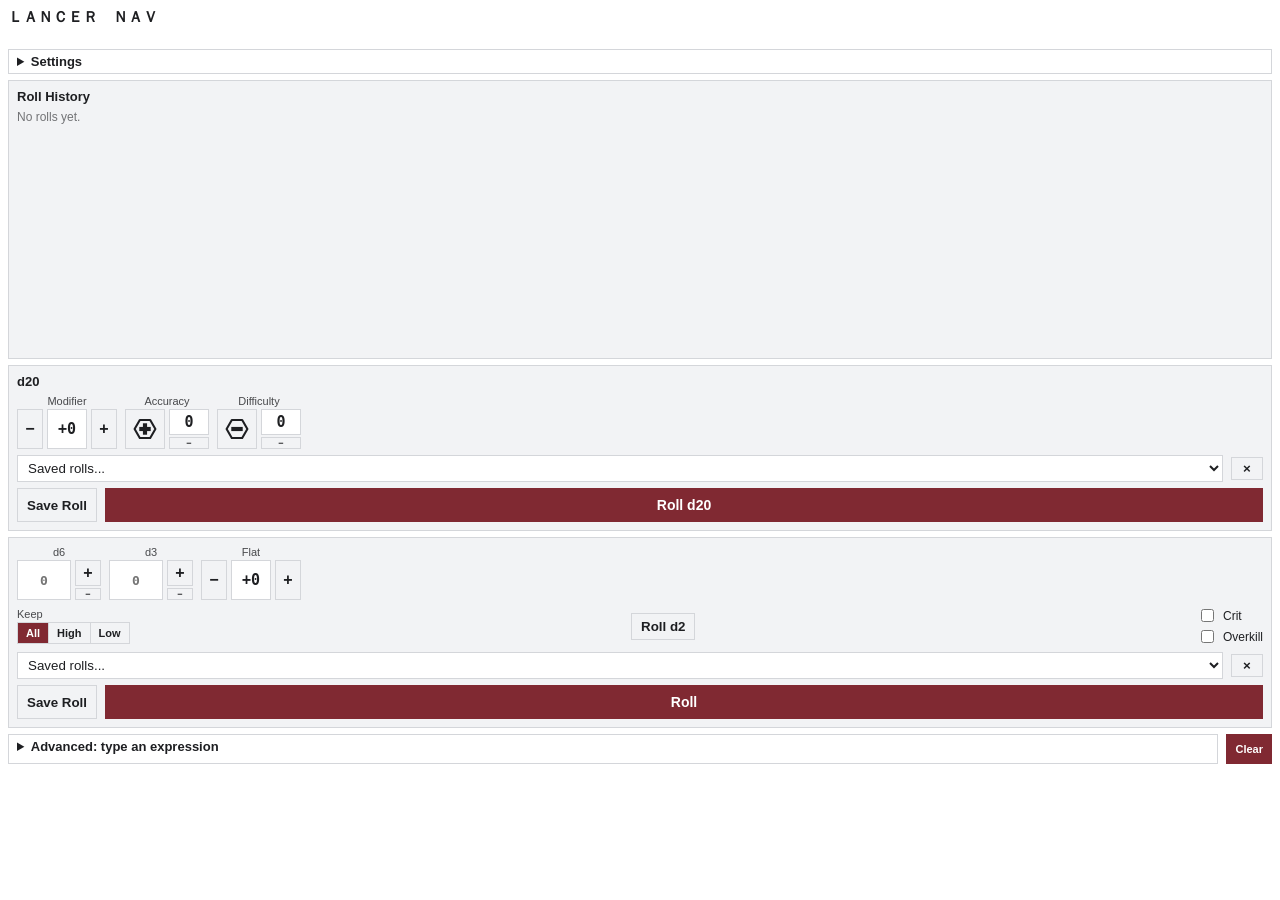
==== commit 785d9eca: "settings updates" ====
--- a/docs/index.html
+++ b/docs/index.html
@@ -30,23 +30,34 @@
     <button id="save-settings">Save</button>
     <p id="settings-status" class="status"></p>
     <label class="checkbox-field">
-      <input id="show-combat-drill-setting" type="checkbox" />
-      Show Combat Drill
-    </label>
-    <label class="checkbox-field">
       <input id="show-dice-icons-setting" type="checkbox" checked />
       Show Dice Icons
     </label>
     <label class="checkbox-field">
-      <input id="clear-after-roll-setting" type="checkbox" />
+      <input id="clear-after-roll-setting" type="checkbox" checked />
       Clear after every roll
     </label>
+    <label class="checkbox-field">
+      <input id="show-combat-drill-setting" type="checkbox" />
+      Show IPS-N Vlad Combat Drill
+    </label>
+    <div class="row accent-color-row">
+      <div class="field">
+        <label for="accent-color-setting">Accent color 1</label>
+        <input id="accent-color-setting" type="text" value="#802932" maxlength="7" />
+      </div>
+      <div class="field">
+        <label for="accent-color-2-setting">Accent color 2</label>
+        <input id="accent-color-2-setting" type="text" value="#283593" maxlength="7" />
+      </div>
+      <button id="reset-colors-btn" type="button" class="reset-colors-btn">Reset colors</button>
+    </div>
     <div class="row">
-      <button id="export-saved-rolls-btn" type="button">Export saved rolls</button>
-      <button id="import-saved-rolls-btn" type="button">Import saved rolls</button>
+      <button id="export-saved-rolls-btn" type="button">Export Settings and Saved Rolls</button>
+      <button id="import-saved-rolls-btn" type="button">Import Settings and Saved Rolls</button>
       <input id="import-saved-rolls-file" type="file" accept="application/json,.json" class="hidden" />
     </div>
-    <div class="row">
+    <div class="row clear-rolls-row">
       <button id="clear-saved-rolls-btn" type="button">Clear all saved rolls</button>
       <button id="confirm-clear-saved-rolls-btn" type="button" class="confirm-danger-btn hidden">Are you sure?</button>
     </div>
@@ -152,7 +163,7 @@
           <button id="damage-keep-low" class="keep-btn" type="button" data-keep="l">Low</button>
         </div>
       </div>
-      <button id="damage-d2-btn" class="quick-die-btn" type="button">d2</button>
+      <button id="damage-d2-btn" class="quick-die-btn" type="button">Roll d2</button>
       <div class="checkbox-group">
         <label class="checkbox-field">
           <input id="damage-crit" type="checkbox" />
--- a/docs/style.css
+++ b/docs/style.css
@@ -160,6 +160,24 @@
   cursor: pointer;
 }
 
+#accent-color-setting,
+#accent-color-2-setting {
+  height: 28px;
+}
+
+.reset-colors-btn {
+  flex: 0 0 auto;
+  align-self: flex-end;
+  height: 28px;
+  margin: 6px 0;
+  padding: 0 8px;
+  display: flex;
+  align-items: center;
+  justify-content: center;
+  font-size: 11px;
+  white-space: nowrap;
+}
+
 .settings-links-row {
   align-items: center;
   justify-content: space-between;
@@ -377,7 +395,7 @@
 
 .quick-die-btn {
   flex: 0 0 auto;
-  width: 48px;
+  white-space: nowrap;
 }
 
 .saved-roll-row {
@@ -449,9 +467,19 @@
   cursor: default;
 }
 
+#clear-saved-rolls-btn,
+.confirm-danger-btn {
+  font-size: 11px;
+  padding: 4px 8px;
+}
+
 .confirm-danger-btn,
 .confirm-danger-btn:hover {
   border-color: var(--accent);
+}
+
+.clear-rolls-row {
+  margin-top: 2px;
 }
 
 .roll-history {
